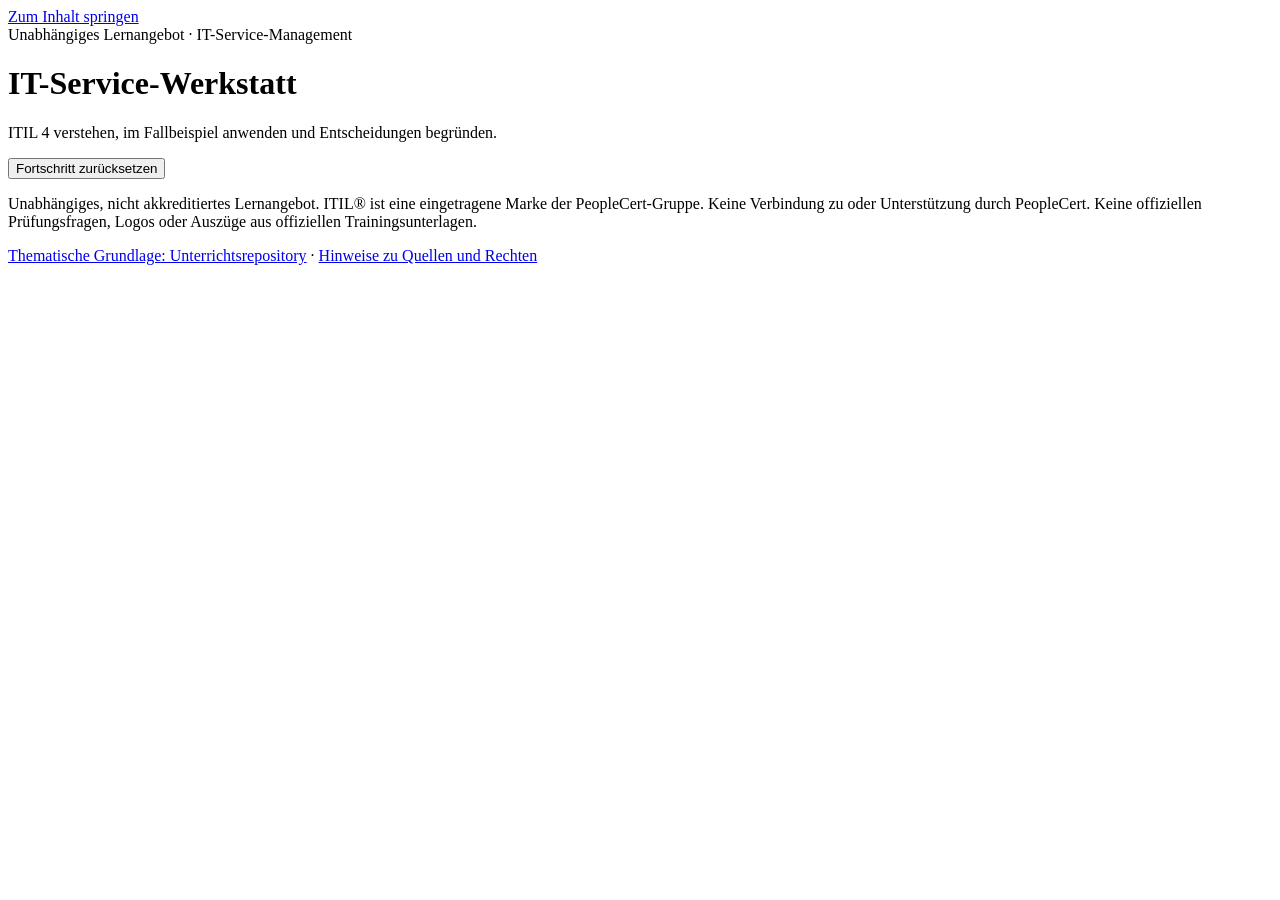
==== lernwerkstatt/index.html @ 99b9ee7e "Add independent interactive IT service learning workshop" ====
<!doctype html>
<html lang="de"><head><meta charset="utf-8"><meta name="viewport" content="width=device-width, initial-scale=1"><meta name="color-scheme" content="light dark"><title>IT-Service-Werkstatt | ITIL 4 verstehen und anwenden</title><link rel="stylesheet" href="style.css"></head>
<body><a class="skip" href="#main">Zum Inhalt springen</a><div class="shell">
<header><div><span class="eyebrow">Unabhängiges Lernangebot · IT-Service-Management</span><h1>IT-Service-Werkstatt</h1><p>ITIL 4 verstehen, im Fallbeispiel anwenden und Entscheidungen begründen.</p></div><button id="reset" class="secondary" type="button">Fortschritt zurücksetzen</button></header>
<nav aria-label="Lernbereiche" id="tabs"></nav><main id="main" tabindex="-1"><section id="content" aria-live="polite"></section></main><footer><p>Unabhängiges, nicht akkreditiertes Lernangebot. ITIL® ist eine eingetragene Marke der PeopleCert-Gruppe. Keine Verbindung zu oder Unterstützung durch PeopleCert. Keine offiziellen Prüfungsfragen, Logos oder Auszüge aus offiziellen Trainingsunterlagen.</p><p><a href="https://github.com/SebastianMeisel/ITIL4">Thematische Grundlage: Unterrichtsrepository</a> · <a href="RECHTE.md">Hinweise zu Quellen und Rechten</a></p></footer></div><script defer src="app.js"></script></body></html>
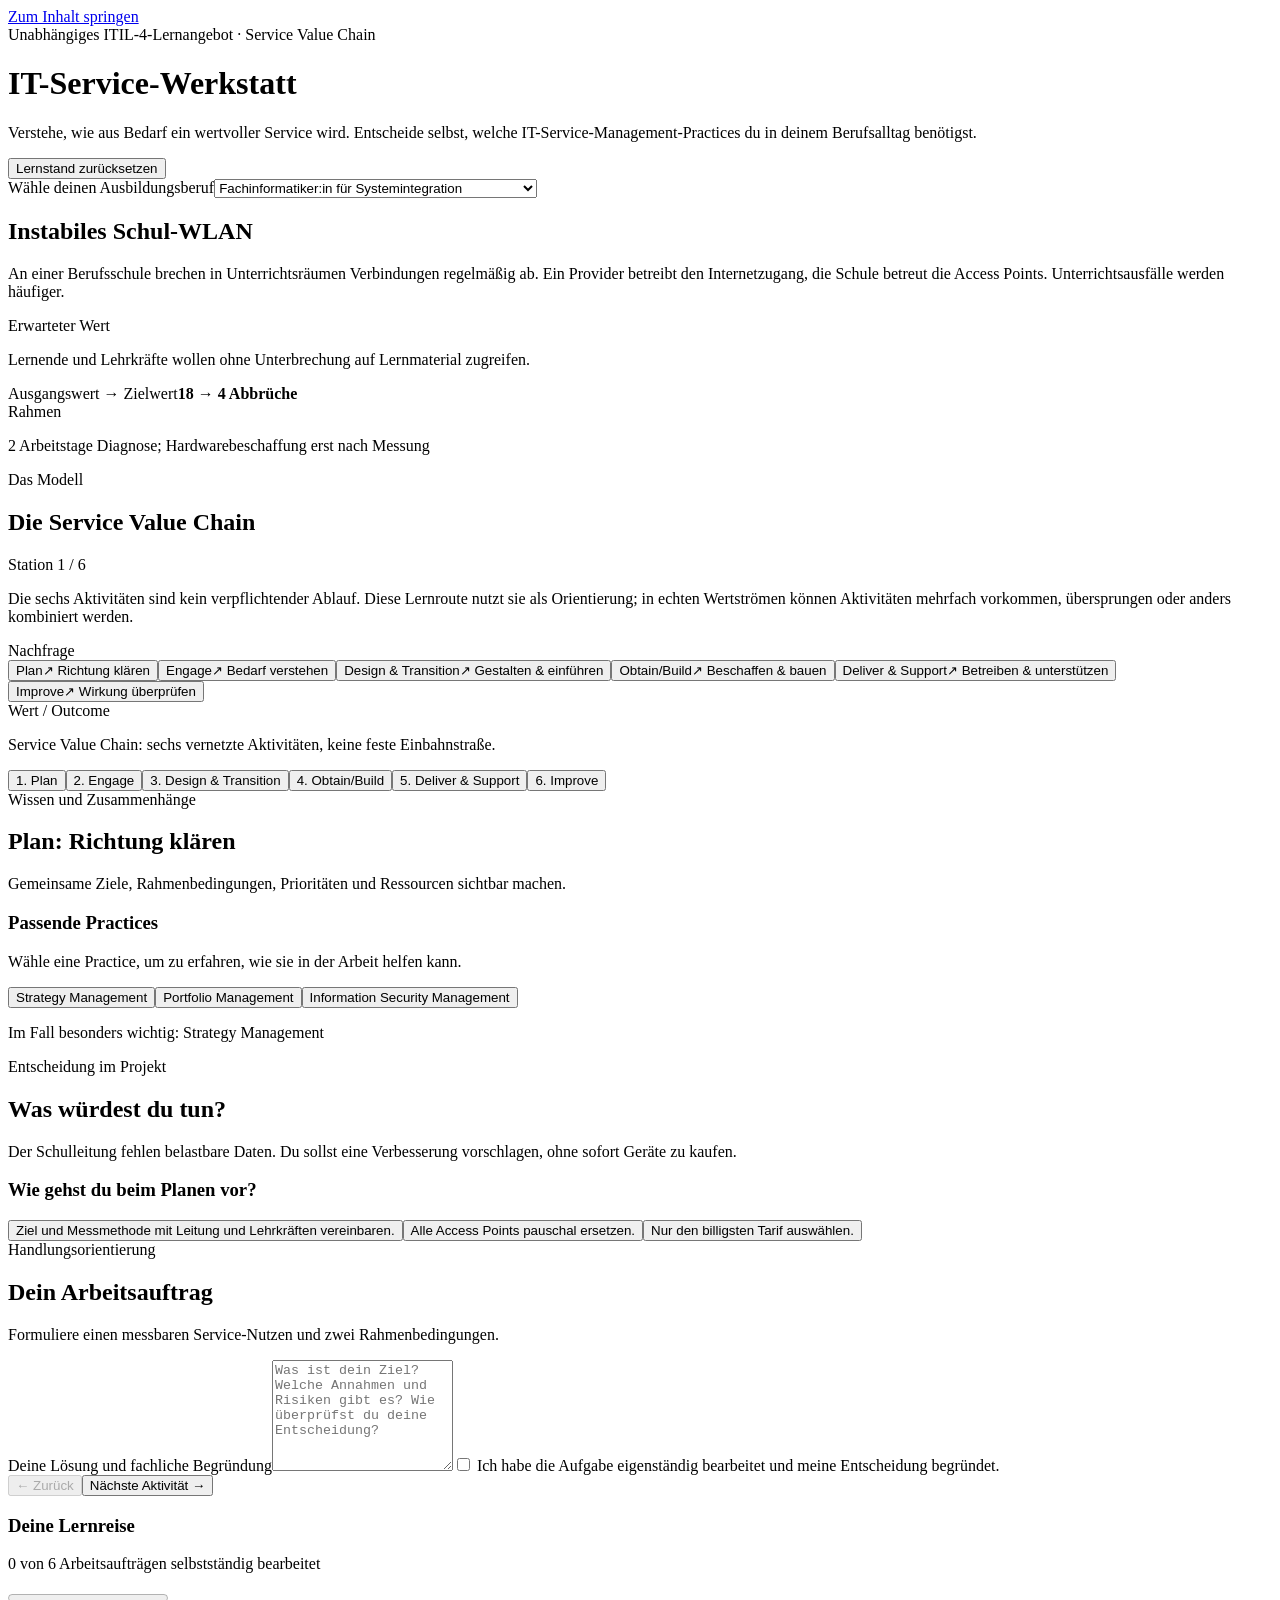
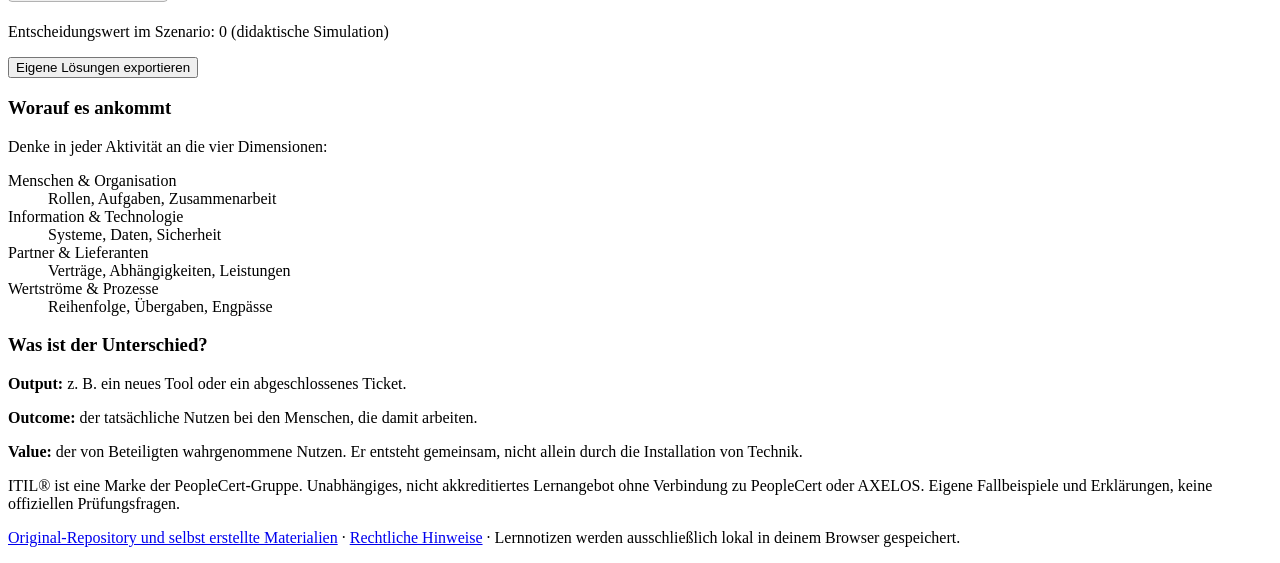
==== commit 69e9556d: "Rework workshop interface and clarify authored-diagram rights" ====
--- a/lernwerkstatt/index.html
+++ b/lernwerkstatt/index.html
@@ -1,5 +1,19 @@
 <!doctype html>
-<html lang="de"><head><meta charset="utf-8"><meta name="viewport" content="width=device-width, initial-scale=1"><meta name="color-scheme" content="light dark"><title>IT-Service-Werkstatt | ITIL 4 verstehen und anwenden</title><link rel="stylesheet" href="style.css"></head>
+<html lang="de"><head><meta charset="utf-8"><meta name="viewport" content="width=device-width, initial-scale=1"><meta name="color-scheme" content="light dark"><title>IT-Service-Werkstatt – Service Value Chain</title><link rel="stylesheet" href="studio.css"></head>
 <body><a class="skip" href="#main">Zum Inhalt springen</a><div class="shell">
-<header><div><span class="eyebrow">Unabhängiges Lernangebot · IT-Service-Management</span><h1>IT-Service-Werkstatt</h1><p>ITIL 4 verstehen, im Fallbeispiel anwenden und Entscheidungen begründen.</p></div><button id="reset" class="secondary" type="button">Fortschritt zurücksetzen</button></header>
-<nav aria-label="Lernbereiche" id="tabs"></nav><main id="main" tabindex="-1"><section id="content" aria-live="polite"></section></main><footer><p>Unabhängiges, nicht akkreditiertes Lernangebot. ITIL® ist eine eingetragene Marke der PeopleCert-Gruppe. Keine Verbindung zu oder Unterstützung durch PeopleCert. Keine offiziellen Prüfungsfragen, Logos oder Auszüge aus offiziellen Trainingsunterlagen.</p><p><a href="https://github.com/SebastianMeisel/ITIL4">Thematische Grundlage: Unterrichtsrepository</a> · <a href="RECHTE.md">Hinweise zu Quellen und Rechten</a></p></footer></div><script defer src="app.js"></script></body></html>+<header><div><span class="eyebrow">Unabhängiges ITIL-4-Lernangebot · Service Value Chain</span><h1>IT-Service-Werkstatt</h1><p class="lead">Verstehe, wie aus Bedarf ein wertvoller Service wird. Entscheide selbst, welche IT-Service-Management-Practices du in deinem Berufsalltag benötigst.</p></div><button type="button" id="reset" class="quiet">Lernstand zurücksetzen</button></header>
+<section class="top-panel" aria-label="Berufsszenario"><div><label for="profession">Wähle deinen Ausbildungsberuf</label><select id="profession"></select><h2 id="scenario-title"></h2><p id="scenario-context"></p></div><div class="stats"><div><span class="meta">Erwarteter Wert</span><p id="consumer"></p></div><div><span class="meta">Ausgangswert → Zielwert</span><strong id="metric"></strong></div><div><span class="meta">Rahmen</span><p id="budget"></p></div></div></section>
+<main id="main" tabindex="-1">
+<section class="panel"><div class="section-title"><div><span class="eyebrow">Das Modell</span><h2>Die Service Value Chain</h2></div><span class="pill" id="step-count"></span></div>
+<p id="intro-note"></p><div id="chain-map" class="map" role="group" aria-label="Interaktive Darstellung der sechs Aktivitäten"></div><div id="stage-nav" class="stage-nav" aria-label="Aktivitäten auswählen"></div></section>
+<div class="layout"><div class="primary">
+<section class="panel"><span class="eyebrow">Wissen und Zusammenhänge</span><h2 id="stage-heading"></h2><p id="explanation"></p><h3>Passende Practices</h3><p>Wähle eine Practice, um zu erfahren, wie sie in der Arbeit helfen kann.</p><div id="practices" class="practice-list"></div><p class="hint" id="featured-practice"></p></section>
+<section class="panel"><span class="eyebrow">Entscheidung im Projekt</span><h2>Was würdest du tun?</h2><p id="situation"></p><h3 id="question"></h3><div id="choices" class="choices" role="group" aria-label="Entscheidungsoptionen"></div><div id="feedback" class="feedback" aria-live="polite" hidden></div></section>
+<section class="panel"><span class="eyebrow">Handlungsorientierung</span><h2>Dein Arbeitsauftrag</h2><p class="assignment" id="assignment"></p><label for="notes">Deine Lösung und fachliche Begründung</label><textarea id="notes" rows="7" placeholder="Was ist dein Ziel? Welche Annahmen und Risiken gibt es? Wie überprüfst du deine Entscheidung?"></textarea><label class="check"><input type="checkbox" id="complete"> Ich habe die Aufgabe eigenständig bearbeitet und meine Entscheidung begründet.</label><div class="actions"><button id="previous" class="quiet" type="button">← Zurück</button><button id="next" type="button">Nächste Aktivität →</button></div></section>
+</div><aside class="secondary-col"><section class="panel"><h3>Deine Lernreise</h3><p id="progress-text"></p><progress id="progress" max="6" value="0" aria-label="Bearbeitete Lernstationen"></progress><p id="total" class="meta"></p><button id="export" type="button" class="quiet">Eigene Lösungen exportieren</button></section>
+<section class="panel"><h3>Worauf es ankommt</h3><div class="dimension-list"><p>Denke in jeder Aktivität an die vier Dimensionen:</p><dl><dt>Menschen & Organisation</dt><dd>Rollen, Aufgaben, Zusammenarbeit</dd><dt>Information & Technologie</dt><dd>Systeme, Daten, Sicherheit</dd><dt>Partner & Lieferanten</dt><dd>Verträge, Abhängigkeiten, Leistungen</dd><dt>Wertströme & Prozesse</dt><dd>Reihenfolge, Übergaben, Engpässe</dd></dl></div></section><section class="panel"><h3>Was ist der Unterschied?</h3><p><strong>Output:</strong> z. B. ein neues Tool oder ein abgeschlossenes Ticket.</p><p><strong>Outcome:</strong> der tatsächliche Nutzen bei den Menschen, die damit arbeiten.</p><p><strong>Value:</strong> der von Beteiligten wahrgenommene Nutzen. Er entsteht gemeinsam, nicht allein durch die Installation von Technik.</p></section></aside></div>
+<section id="summary" class="panel" hidden><h2>Dein Entscheidungspapier</h2><p>Vergleiche deine Entscheidungen und Begründungen. Prüfe, ob sie den erhofften Nutzen für die Beteiligten unterstützen. Die Simulation ist keine offizielle Prüfung.</p><div id="summary-content"></div><button id="summary-close" type="button">Auswertung schließen</button></section>
+</main>
+<footer><p>ITIL® ist eine Marke der PeopleCert-Gruppe. Unabhängiges, nicht akkreditiertes Lernangebot ohne Verbindung zu PeopleCert oder AXELOS. Eigene Fallbeispiele und Erklärungen, keine offiziellen Prüfungsfragen.</p><p><a href="https://github.com/SebastianMeisel/ITIL4">Original-Repository und selbst erstellte Materialien</a> · <a href="RECHTE.md">Rechtliche Hinweise</a> · Lernnotizen werden ausschließlich lokal in deinem Browser gespeichert.</p></footer></div>
+<dialog id="practice-dialog" aria-labelledby="practice-name"><h2 id="practice-name"></h2><p id="practice-text"></p><p id="practice-chain" class="hint"></p><button id="practice-close" type="button">Schließen</button></dialog>
+<script src="studio.js" defer></script></body></html>
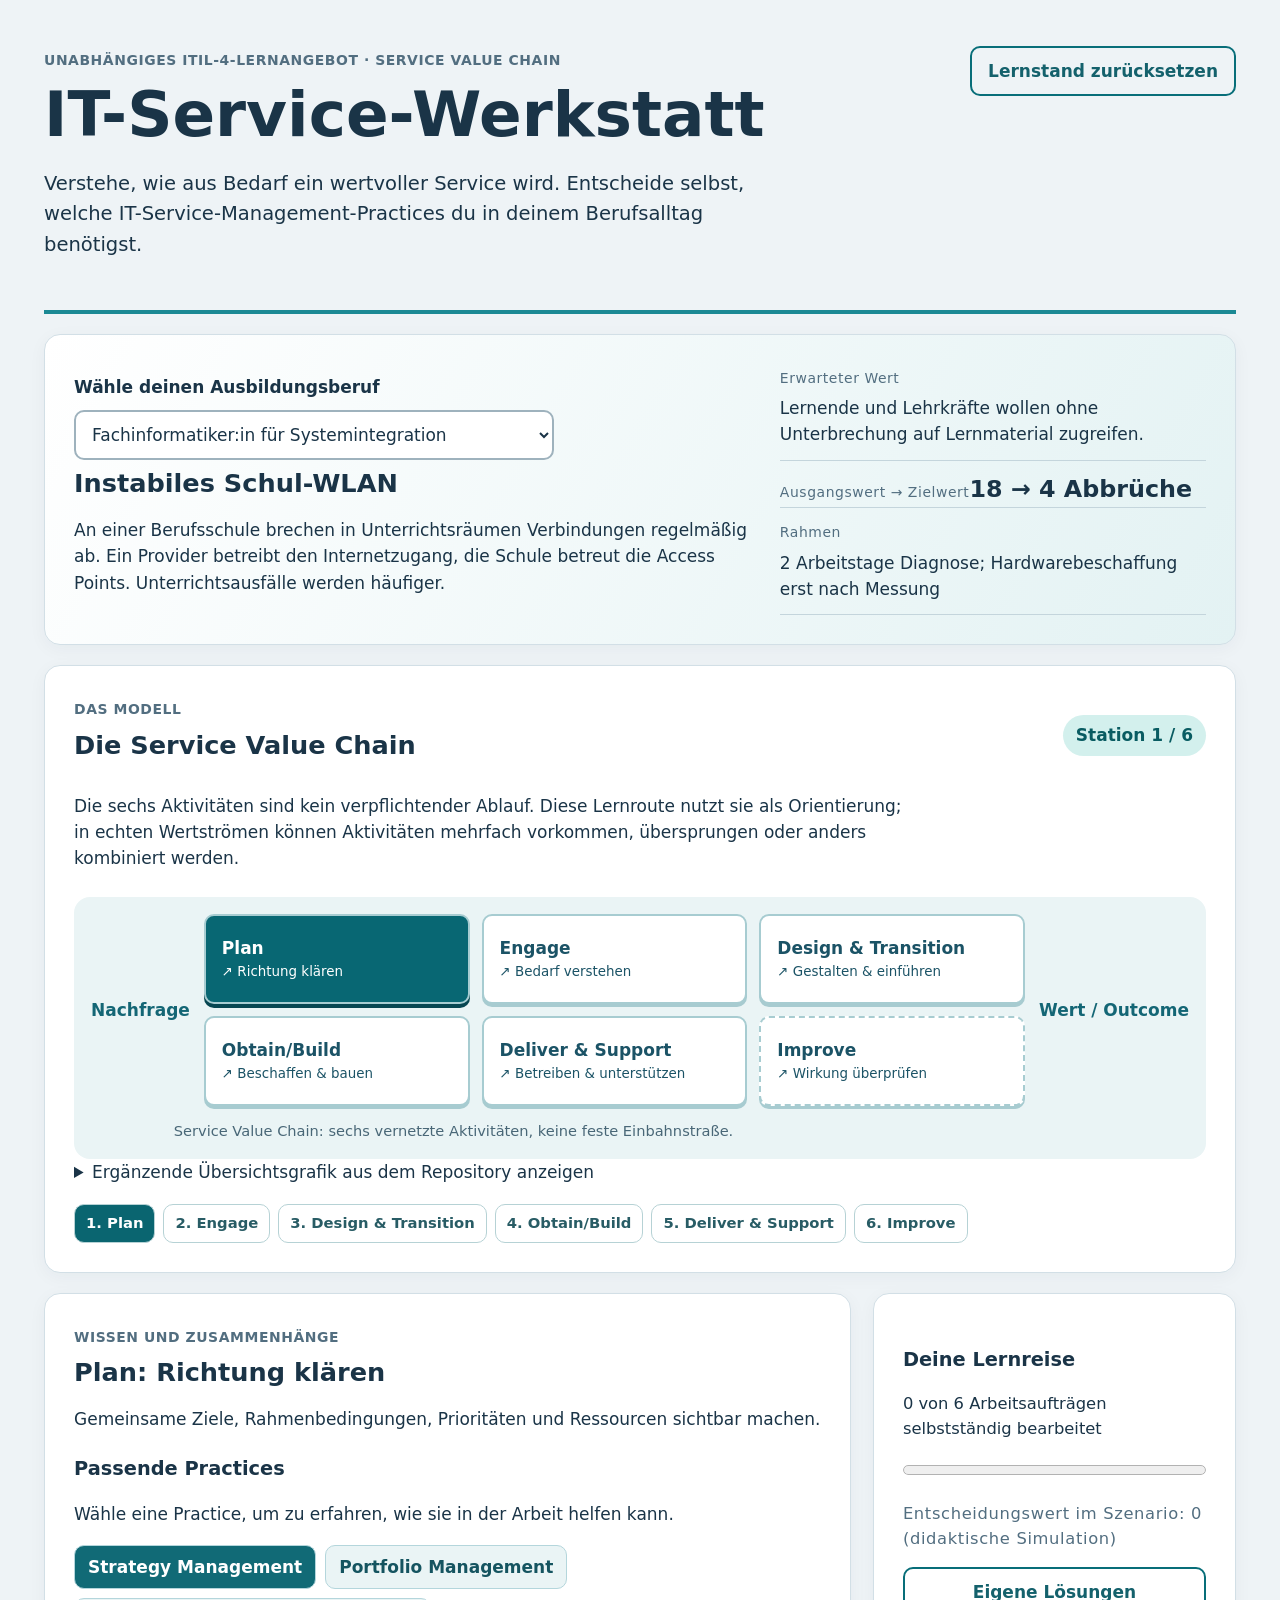
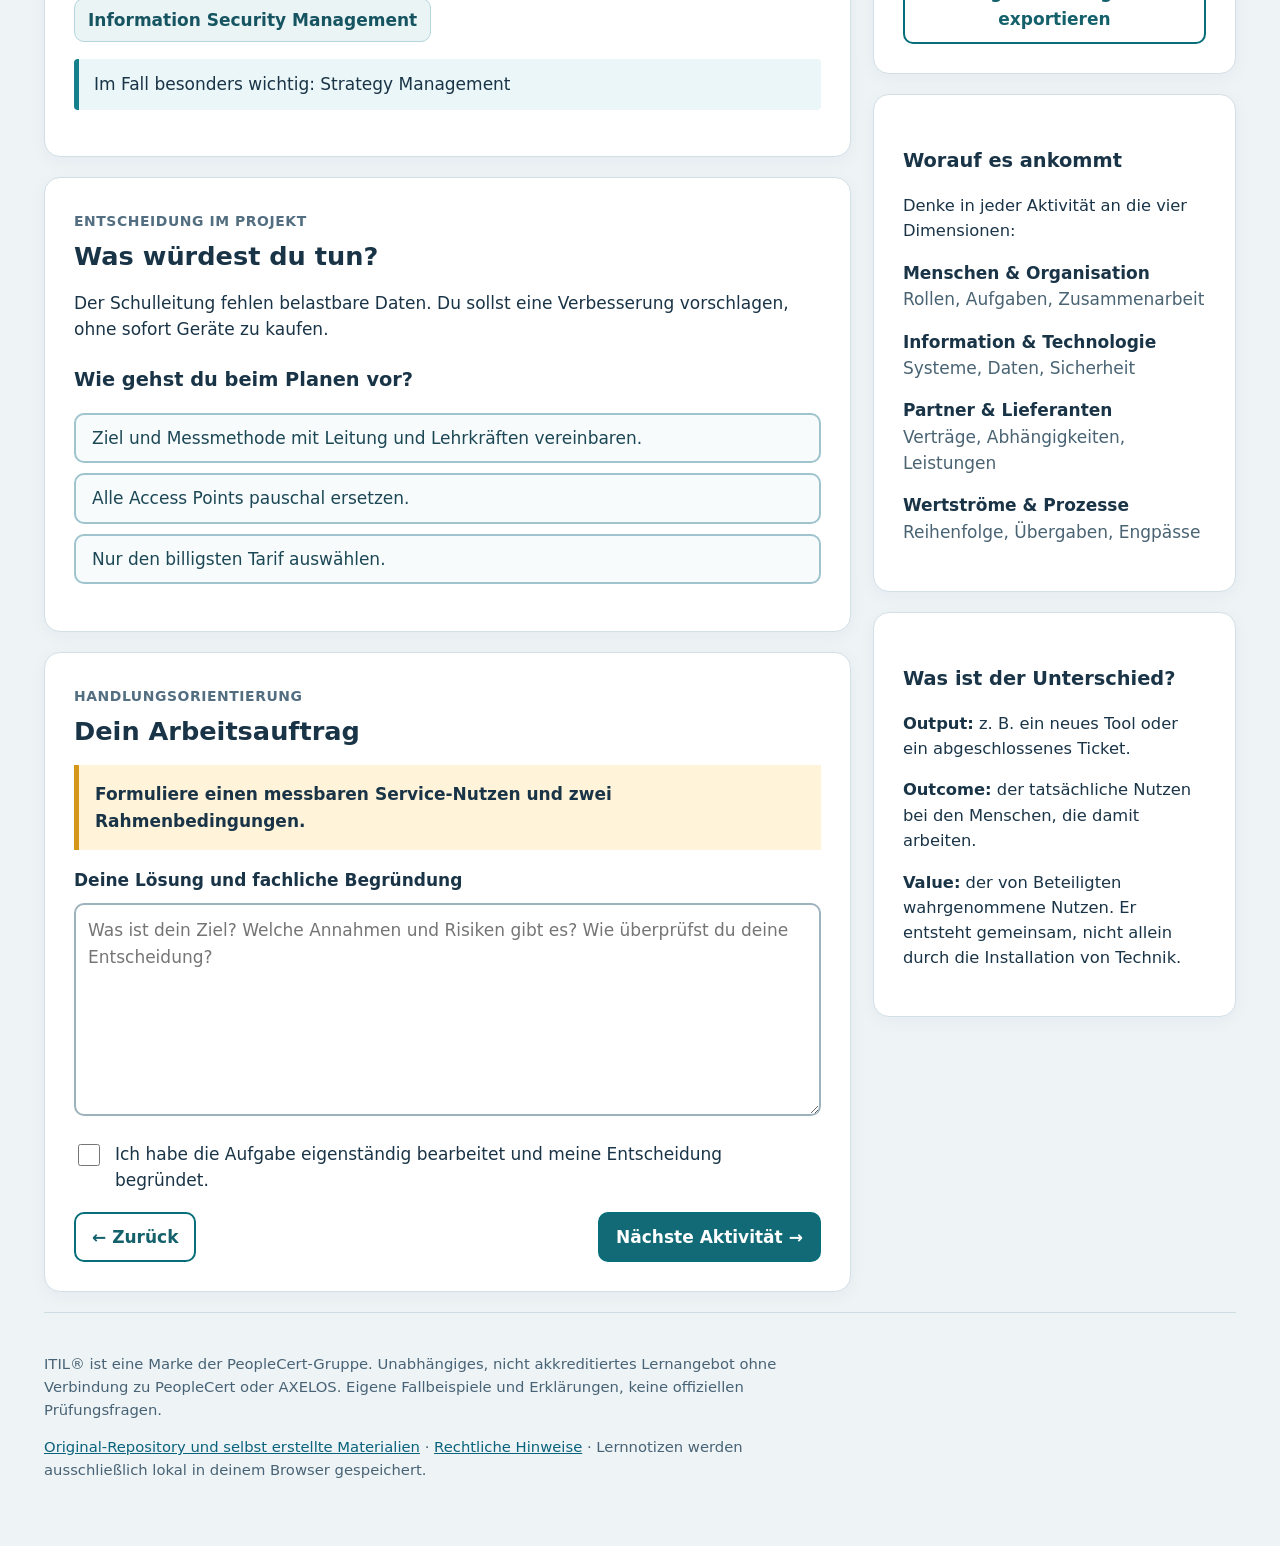
==== commit c0880112: "Include author's existing overview illustration as optional learning reference" ====
--- a/lernwerkstatt/index.html
+++ b/lernwerkstatt/index.html
@@ -5,7 +5,7 @@
 <section class="top-panel" aria-label="Berufsszenario"><div><label for="profession">Wähle deinen Ausbildungsberuf</label><select id="profession"></select><h2 id="scenario-title"></h2><p id="scenario-context"></p></div><div class="stats"><div><span class="meta">Erwarteter Wert</span><p id="consumer"></p></div><div><span class="meta">Ausgangswert → Zielwert</span><strong id="metric"></strong></div><div><span class="meta">Rahmen</span><p id="budget"></p></div></div></section>
 <main id="main" tabindex="-1">
 <section class="panel"><div class="section-title"><div><span class="eyebrow">Das Modell</span><h2>Die Service Value Chain</h2></div><span class="pill" id="step-count"></span></div>
-<p id="intro-note"></p><div id="chain-map" class="map" role="group" aria-label="Interaktive Darstellung der sechs Aktivitäten"></div><div id="stage-nav" class="stage-nav" aria-label="Aktivitäten auswählen"></div></section>
+<p id="intro-note"></p><div id="chain-map" class="map" role="group" aria-label="Interaktive Darstellung der sechs Aktivitäten"></div><details class="source-figure"><summary>Ergänzende Übersichtsgrafik aus dem Repository anzeigen</summary><figure><img src="../ITIL_Überblick_simple.png" alt="Vom Repository-Inhaber selbst erstellte grafische Übersicht zentraler ITIL-4-Bausteine. Die interaktive Darstellung oben erklärt die Aktivitäten einzeln." loading="lazy"><figcaption>Selbst erstelltes Originalmaterial aus dem Repository; ergänzende Übersicht zur interaktiven Lernkarte.</figcaption></figure></details><div id="stage-nav" class="stage-nav" aria-label="Aktivitäten auswählen"></div></section>
 <div class="layout"><div class="primary">
 <section class="panel"><span class="eyebrow">Wissen und Zusammenhänge</span><h2 id="stage-heading"></h2><p id="explanation"></p><h3>Passende Practices</h3><p>Wähle eine Practice, um zu erfahren, wie sie in der Arbeit helfen kann.</p><div id="practices" class="practice-list"></div><p class="hint" id="featured-practice"></p></section>
 <section class="panel"><span class="eyebrow">Entscheidung im Projekt</span><h2>Was würdest du tun?</h2><p id="situation"></p><h3 id="question"></h3><div id="choices" class="choices" role="group" aria-label="Entscheidungsoptionen"></div><div id="feedback" class="feedback" aria-live="polite" hidden></div></section>
--- a/lernwerkstatt/studio.css
+++ b/lernwerkstatt/studio.css
@@ -0,0 +1 @@
+:root{font:17px/1.55 system-ui,-apple-system,"Segoe UI",sans-serif;color:#1a3447;background:#eef3f6;font-synthesis:none}*{box-sizing:border-box}body{margin:0}button,select,textarea{font:inherit}button,select{cursor:pointer}button{border:2px solid #086e79;border-radius:10px;background:#116a76;color:white;padding:10px 16px;font-weight:650}button:hover{filter:brightness(.95)}button:focus-visible,select:focus-visible,textarea:focus-visible,a:focus-visible{outline:4px solid #eaa22e;outline-offset:3px}.quiet{background:transparent;color:#14616c}.skip{position:absolute;left:-9999px}.skip:focus{left:12px;top:12px;z-index:100;background:#fff;padding:12px}.shell{max-width:1240px;margin:auto;padding:24px}header{display:flex;justify-content:space-between;align-items:start;gap:22px;padding:22px 0 30px;border-bottom:4px solid #1b8994}h1{font-size:clamp(2.3rem,5vw,3.7rem);line-height:1.1;margin:8px 0}h2{font-size:clamp(1.35rem,2vw,1.85rem);line-height:1.25;margin:8px 0 14px}h3{font-size:1.14rem;margin:22px 0 12px}p{max-width:78ch}.lead{max-width:760px;font-size:1.15rem}.eyebrow,.meta{font-size:.82rem;letter-spacing:.04em;color:#526e80}.eyebrow{text-transform:uppercase;font-weight:750}label{display:block;font-weight:700;margin:10px 0}select,textarea{width:100%;border:2px solid #9eb2bd;border-radius:10px;background:#fff;color:#1a3447;padding:12px}select{max-width:480px}.top-panel,.panel{background:#fff;border:1px solid #d2dfe6;border-radius:16px;padding:clamp(18px,3vw,29px);margin:20px 0;box-shadow:0 4px 18px #182f450b}.top-panel{display:grid;grid-template-columns:1.6fr 1fr;gap:24px;background:linear-gradient(120deg,#fff,#e3f2f3)}.stats{display:grid;gap:10px}.stats>div{border-bottom:1px solid #c4d5dc}.stats p{margin:5px 0 12px}.stats strong{font-size:1.4rem}.section-title{display:flex;justify-content:space-between;align-items:center;gap:15px}.pill{background:#d3f0ed;padding:7px 13px;border-radius:30px;color:#095c62;font-weight:700;white-space:nowrap}.map{display:flex;align-items:center;gap:14px;flex-wrap:wrap;margin-top:25px;padding:17px;background:#eaf4f5;border-radius:16px}.edge{font-weight:800;color:#146675}.chain-grid{display:grid;grid-template-columns:repeat(3,minmax(135px,1fr));gap:12px;flex:1;min-width:65%}.chain-node{background:white;color:#1b5366;border:2px solid #a7ccd1;min-height:90px;text-align:left;box-shadow:0 3px #a7cbd0}.chain-node span{display:block;font-size:.79rem;font-weight:450}.chain-node.active{background:#086773;color:#fff;box-shadow:0 4px #074651}.chain-node[data-id="improve"]{border-style:dashed}.map-caption{width:100%;text-align:center;color:#496777;font-size:.86rem;margin:0}.stage-nav{display:flex;flex-wrap:wrap;gap:8px;margin-top:18px}.chain-step{background:transparent;color:#285c65;border:1px solid #b6d2d5;font-size:.87rem;padding:7px 11px}.chain-step[aria-current]{background:#0a6570;color:white}.chain-step.answered:not([aria-current]){border-color:#0f8b77;background:#e9f8f4;color:#135949}.layout{display:grid;grid-template-columns:minmax(0,2fr) minmax(275px,.9fr);gap:22px}.layout .panel{margin-top:0}.practice-list{display:flex;flex-wrap:wrap;gap:9px}.practice{background:#eaf4f5;color:#155460;border:1px solid #b4d6dc;font-weight:550;padding:8px 13px}.focus-practice{background:#116a76;color:#fff}.hint{padding:12px 15px;background:#eaf6f7;border-left:5px solid #13808c;border-radius:4px}.assignment{padding:16px;background:#fff3d9;border-left:5px solid #d49719;font-weight:650}.choices{display:grid;gap:10px;margin:18px 0}.answer{background:#f7fbfc;color:#1c4755;text-align:left;border:2px solid #9fc4ce;font-weight:500}.answer[aria-pressed=true]{background:#d4f2ef;border-color:#09736e}.feedback{background:#e7f1fc;border-left:4px solid #327eae;padding:14px;border-radius:6px}.feedback[hidden],#summary[hidden]{display:none}.check{display:flex;gap:12px;align-items:start;font-weight:500;margin:18px 0}.check input{min-width:22px;height:22px}.actions{display:flex;justify-content:space-between;gap:16px;flex-wrap:wrap}progress{width:100%;height:20px;accent-color:#087d83}dl dt{font-weight:750;margin-top:16px}dl dd{margin-left:0;color:#496373}.secondary-col p{font-size:.96rem}.summary-item{border-top:1px solid #cadae1;padding:10px 0}.summary-item h4{margin:7px 0}footer{padding:25px 0;color:#486375;font-size:.87rem;border-top:1px solid #ccdce3}a{color:#0a637c}dialog{max-width:min(92vw,640px);border:1px solid #acd3d4;border-radius:15px;padding:30px;box-shadow:0 10px 60px #0004;color:inherit;background:#fff}dialog::backdrop{background:#102e4388}@media(max-width:850px){.top-panel,.layout{grid-template-columns:1fr}.chain-grid{min-width:100%;grid-template-columns:repeat(2,minmax(125px,1fr))}.edge{width:100%;text-align:center}}@media(max-width:530px){.shell{padding:12px}.chain-grid{grid-template-columns:1fr 1fr}.chain-node{min-height:80px;font-size:.9rem}.stage-nav button{flex:1}.section-title{align-items:start;flex-direction:column}.actions button{flex:1}}@media(prefers-color-scheme:dark){:root{background:#102332;color:#ecf5f6}.top-panel,.panel,dialog{background:#1b3241;color:#e7f1f4;border-color:#35586b}.top-panel{background:linear-gradient(120deg,#1b3241,#20474c)}.eyebrow,.meta,.map-caption,dl dd,footer{color:#c4d5de}select,textarea,.chain-node{background:#223f4b;color:#f4f9fa;border-color:#56838a}.map{background:#133b47}.practice,.answer,.chain-step{background:#234c58;color:#e8f5f7;border-color:#567b88}.hint,.feedback{background:#204855}.assignment{background:#544321}.quiet{color:#a5e0e7}.pill{background:#18565a;color:#e1f7f2}.chain-node.active,.answer[aria-pressed=true]{background:#0d7377;color:white}.chain-step.answered:not([aria-current]){background:#22554c;color:#dcf7ef}.stats>div,.summary-item{border-color:#436273}a{color:#9edee8}}
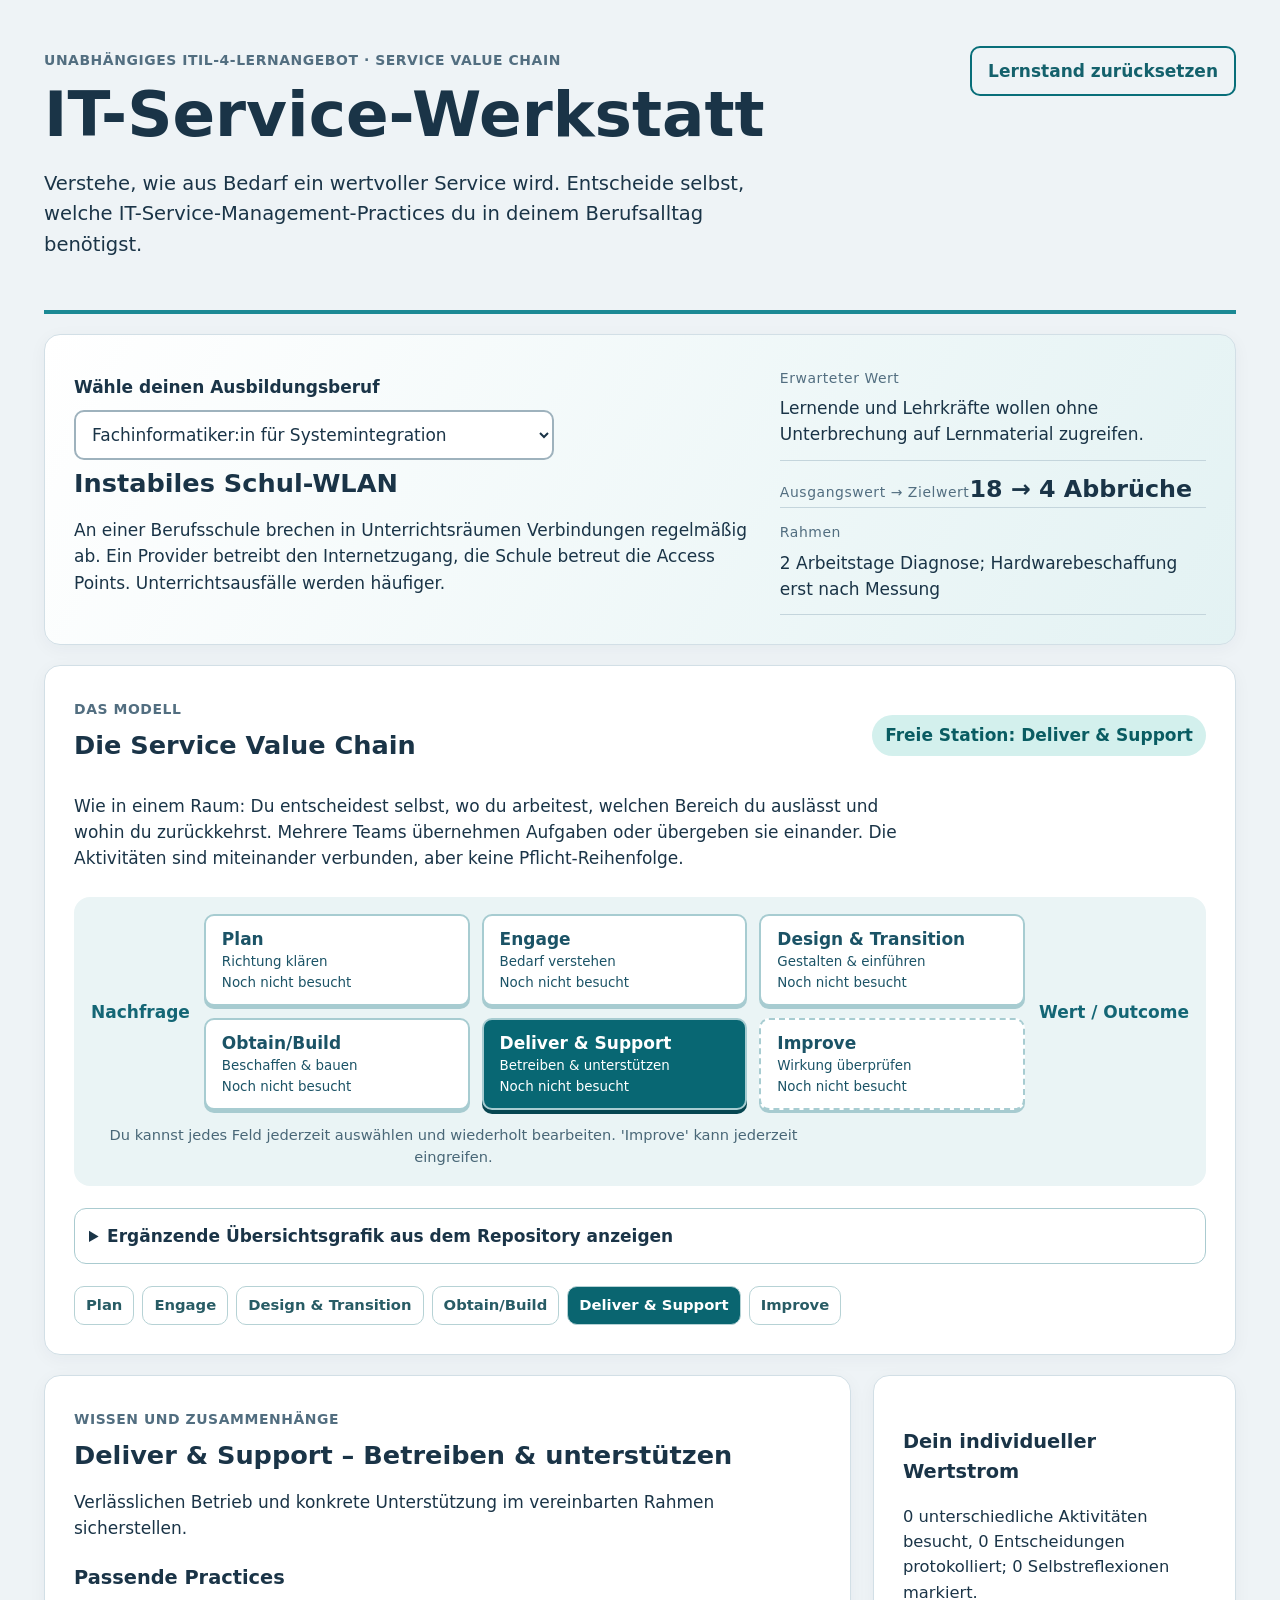
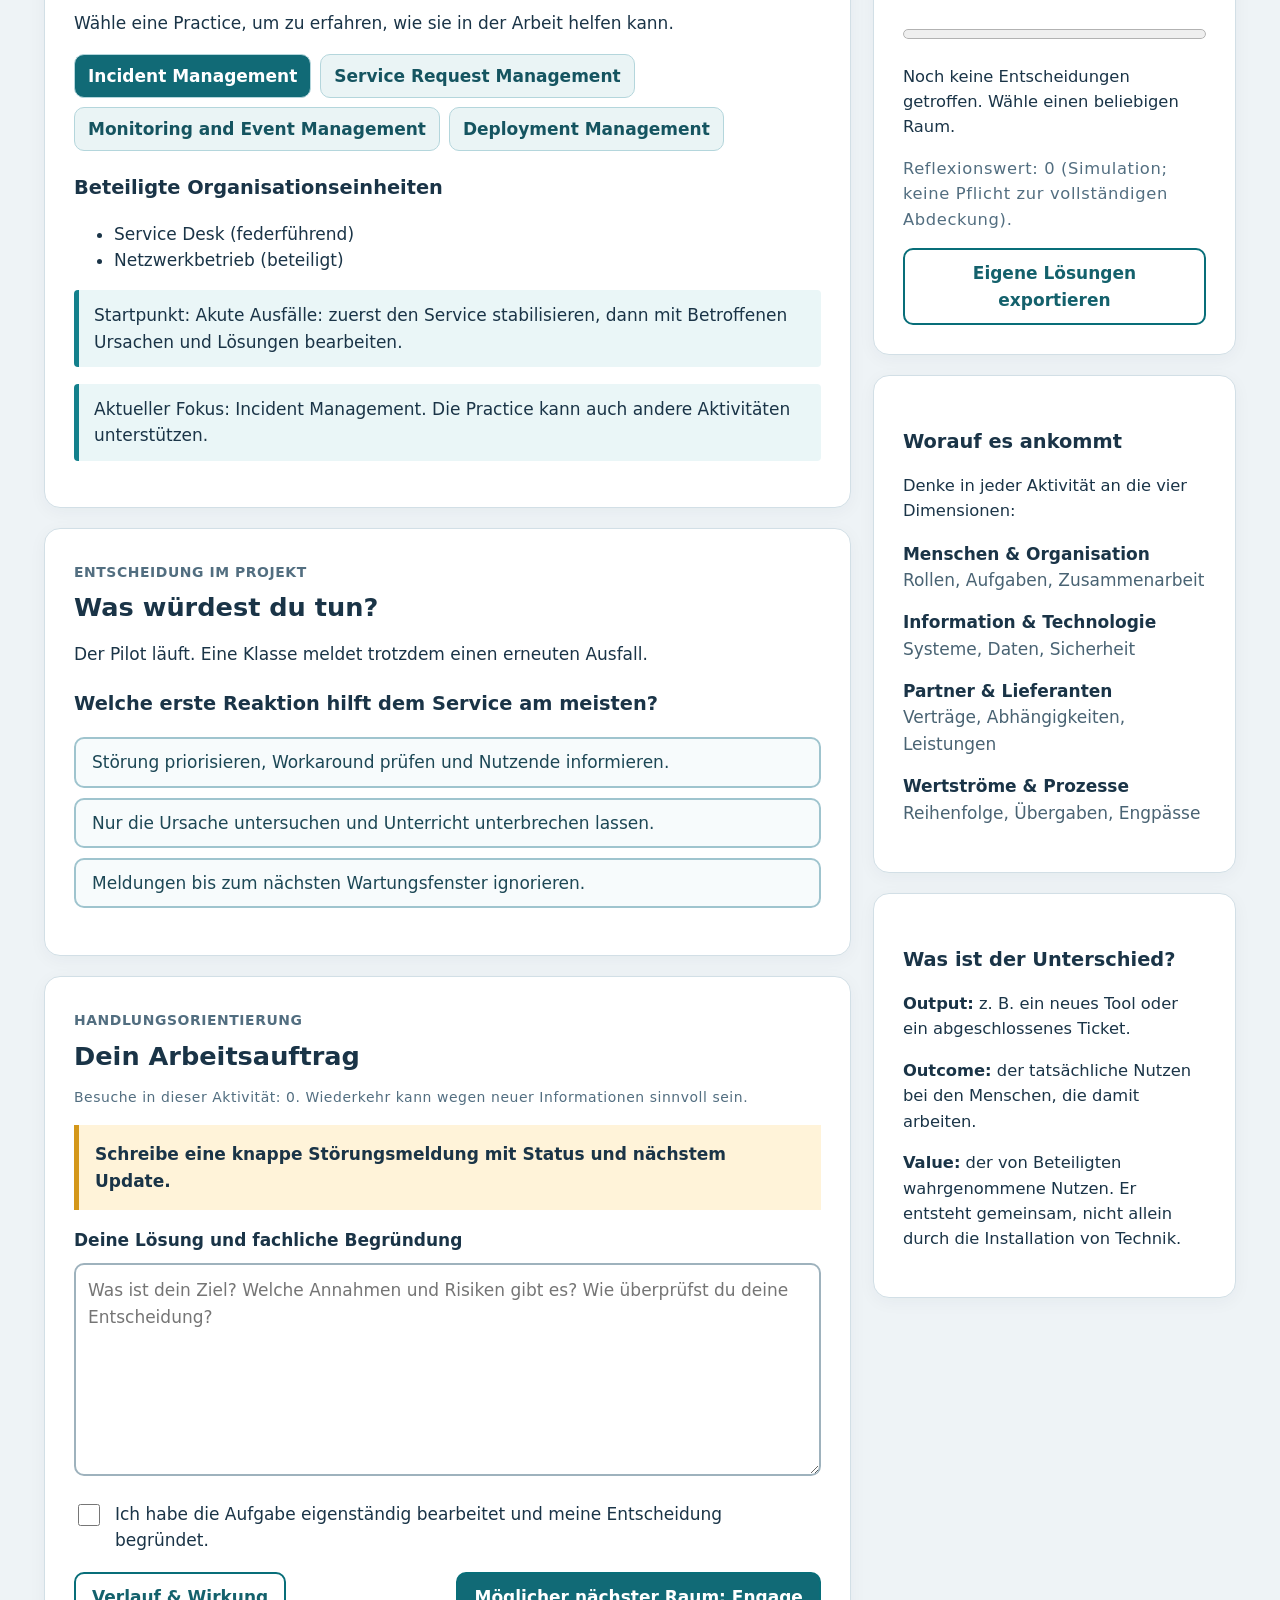
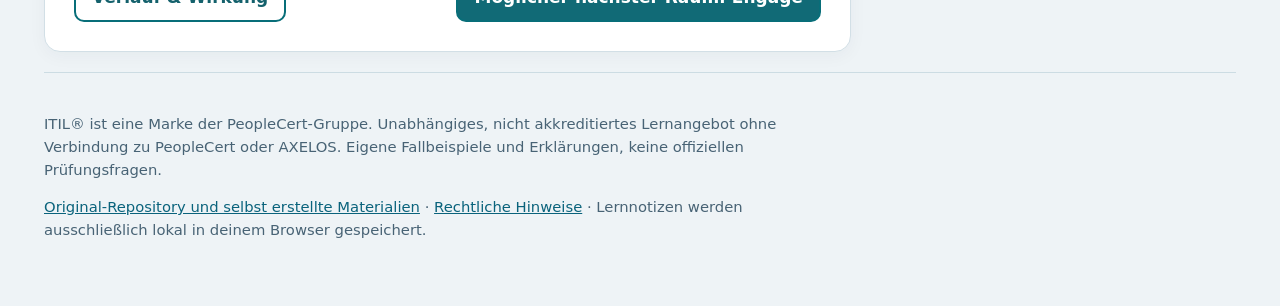
==== commit 4f6619ee: "Show unit responsibilities, handoffs and path history in the learning interface" ====
--- a/lernwerkstatt/index.html
+++ b/lernwerkstatt/index.html
@@ -7,12 +7,12 @@
 <section class="panel"><div class="section-title"><div><span class="eyebrow">Das Modell</span><h2>Die Service Value Chain</h2></div><span class="pill" id="step-count"></span></div>
 <p id="intro-note"></p><div id="chain-map" class="map" role="group" aria-label="Interaktive Darstellung der sechs Aktivitäten"></div><details class="source-figure"><summary>Ergänzende Übersichtsgrafik aus dem Repository anzeigen</summary><figure><img src="../ITIL_Überblick_simple.png" alt="Vom Repository-Inhaber selbst erstellte grafische Übersicht zentraler ITIL-4-Bausteine. Die interaktive Darstellung oben erklärt die Aktivitäten einzeln." loading="lazy"><figcaption>Selbst erstelltes Originalmaterial aus dem Repository; ergänzende Übersicht zur interaktiven Lernkarte.</figcaption></figure></details><div id="stage-nav" class="stage-nav" aria-label="Aktivitäten auswählen"></div></section>
 <div class="layout"><div class="primary">
-<section class="panel"><span class="eyebrow">Wissen und Zusammenhänge</span><h2 id="stage-heading"></h2><p id="explanation"></p><h3>Passende Practices</h3><p>Wähle eine Practice, um zu erfahren, wie sie in der Arbeit helfen kann.</p><div id="practices" class="practice-list"></div><p class="hint" id="featured-practice"></p></section>
+<section class="panel"><span class="eyebrow">Wissen und Zusammenhänge</span><h2 id="stage-heading"></h2><p id="explanation"></p><h3>Passende Practices</h3><p>Wähle eine Practice, um zu erfahren, wie sie in der Arbeit helfen kann.</p><div id="practices" class="practice-list"></div><section class="unit-panel" aria-labelledby="unit-title"><h3 id="unit-title">Beteiligte Organisationseinheiten</h3><ul id="unit-list"></ul><p id="handoff" class="hint" aria-live="polite"></p></section><p class="hint" id="featured-practice"></p></section>
 <section class="panel"><span class="eyebrow">Entscheidung im Projekt</span><h2>Was würdest du tun?</h2><p id="situation"></p><h3 id="question"></h3><div id="choices" class="choices" role="group" aria-label="Entscheidungsoptionen"></div><div id="feedback" class="feedback" aria-live="polite" hidden></div></section>
-<section class="panel"><span class="eyebrow">Handlungsorientierung</span><h2>Dein Arbeitsauftrag</h2><p class="assignment" id="assignment"></p><label for="notes">Deine Lösung und fachliche Begründung</label><textarea id="notes" rows="7" placeholder="Was ist dein Ziel? Welche Annahmen und Risiken gibt es? Wie überprüfst du deine Entscheidung?"></textarea><label class="check"><input type="checkbox" id="complete"> Ich habe die Aufgabe eigenständig bearbeitet und meine Entscheidung begründet.</label><div class="actions"><button id="previous" class="quiet" type="button">← Zurück</button><button id="next" type="button">Nächste Aktivität →</button></div></section>
-</div><aside class="secondary-col"><section class="panel"><h3>Deine Lernreise</h3><p id="progress-text"></p><progress id="progress" max="6" value="0" aria-label="Bearbeitete Lernstationen"></progress><p id="total" class="meta"></p><button id="export" type="button" class="quiet">Eigene Lösungen exportieren</button></section>
+<section class="panel"><span class="eyebrow">Handlungsorientierung</span><h2>Dein Arbeitsauftrag</h2><p id="visit-count" class="meta"></p><p class="assignment" id="assignment"></p><label for="notes">Deine Lösung und fachliche Begründung</label><textarea id="notes" rows="7" placeholder="Was ist dein Ziel? Welche Annahmen und Risiken gibt es? Wie überprüfst du deine Entscheidung?"></textarea><label class="check"><input type="checkbox" id="complete"> Ich habe die Aufgabe eigenständig bearbeitet und meine Entscheidung begründet.</label><div class="actions"><button id="previous" class="quiet" type="button">Verlauf & Wirkung</button><button id="next" type="button">Empfohlene nächste Aktivität</button></div></section>
+</div><aside class="secondary-col"><section class="panel"><h3>Dein individueller Wertstrom</h3><p id="progress-text"></p><progress id="progress" max="6" value="0" aria-label="Unterschiedliche besuchte Aktivitäten"></progress><div id="history" aria-live="polite"></div><p id="total" class="meta"></p><button id="export" type="button" class="quiet">Eigene Lösungen exportieren</button></section>
 <section class="panel"><h3>Worauf es ankommt</h3><div class="dimension-list"><p>Denke in jeder Aktivität an die vier Dimensionen:</p><dl><dt>Menschen & Organisation</dt><dd>Rollen, Aufgaben, Zusammenarbeit</dd><dt>Information & Technologie</dt><dd>Systeme, Daten, Sicherheit</dd><dt>Partner & Lieferanten</dt><dd>Verträge, Abhängigkeiten, Leistungen</dd><dt>Wertströme & Prozesse</dt><dd>Reihenfolge, Übergaben, Engpässe</dd></dl></div></section><section class="panel"><h3>Was ist der Unterschied?</h3><p><strong>Output:</strong> z. B. ein neues Tool oder ein abgeschlossenes Ticket.</p><p><strong>Outcome:</strong> der tatsächliche Nutzen bei den Menschen, die damit arbeiten.</p><p><strong>Value:</strong> der von Beteiligten wahrgenommene Nutzen. Er entsteht gemeinsam, nicht allein durch die Installation von Technik.</p></section></aside></div>
-<section id="summary" class="panel" hidden><h2>Dein Entscheidungspapier</h2><p>Vergleiche deine Entscheidungen und Begründungen. Prüfe, ob sie den erhofften Nutzen für die Beteiligten unterstützen. Die Simulation ist keine offizielle Prüfung.</p><div id="summary-content"></div><button id="summary-close" type="button">Auswertung schließen</button></section>
+<section id="summary" class="panel" hidden><h2>Dein Entscheidungspapier</h2><p>Untersuche deinen tatsächlich gewählten Weg und die Übergaben zwischen Teams. Nicht jede Aktivität muss besucht werden; Wiederholungen sind möglich. Die Simulation ist keine offizielle Prüfung.</p><div id="summary-content"></div><button id="summary-close" type="button">Auswertung schließen</button></section>
 </main>
 <footer><p>ITIL® ist eine Marke der PeopleCert-Gruppe. Unabhängiges, nicht akkreditiertes Lernangebot ohne Verbindung zu PeopleCert oder AXELOS. Eigene Fallbeispiele und Erklärungen, keine offiziellen Prüfungsfragen.</p><p><a href="https://github.com/SebastianMeisel/ITIL4">Original-Repository und selbst erstellte Materialien</a> · <a href="RECHTE.md">Rechtliche Hinweise</a> · Lernnotizen werden ausschließlich lokal in deinem Browser gespeichert.</p></footer></div>
 <dialog id="practice-dialog" aria-labelledby="practice-name"><h2 id="practice-name"></h2><p id="practice-text"></p><p id="practice-chain" class="hint"></p><button id="practice-close" type="button">Schließen</button></dialog>
--- a/lernwerkstatt/studio.css
+++ b/lernwerkstatt/studio.css
@@ -1 +1,6 @@
-:root{font:17px/1.55 system-ui,-apple-system,"Segoe UI",sans-serif;color:#1a3447;background:#eef3f6;font-synthesis:none}*{box-sizing:border-box}body{margin:0}button,select,textarea{font:inherit}button,select{cursor:pointer}button{border:2px solid #086e79;border-radius:10px;background:#116a76;color:white;padding:10px 16px;font-weight:650}button:hover{filter:brightness(.95)}button:focus-visible,select:focus-visible,textarea:focus-visible,a:focus-visible{outline:4px solid #eaa22e;outline-offset:3px}.quiet{background:transparent;color:#14616c}.skip{position:absolute;left:-9999px}.skip:focus{left:12px;top:12px;z-index:100;background:#fff;padding:12px}.shell{max-width:1240px;margin:auto;padding:24px}header{display:flex;justify-content:space-between;align-items:start;gap:22px;padding:22px 0 30px;border-bottom:4px solid #1b8994}h1{font-size:clamp(2.3rem,5vw,3.7rem);line-height:1.1;margin:8px 0}h2{font-size:clamp(1.35rem,2vw,1.85rem);line-height:1.25;margin:8px 0 14px}h3{font-size:1.14rem;margin:22px 0 12px}p{max-width:78ch}.lead{max-width:760px;font-size:1.15rem}.eyebrow,.meta{font-size:.82rem;letter-spacing:.04em;color:#526e80}.eyebrow{text-transform:uppercase;font-weight:750}label{display:block;font-weight:700;margin:10px 0}select,textarea{width:100%;border:2px solid #9eb2bd;border-radius:10px;background:#fff;color:#1a3447;padding:12px}select{max-width:480px}.top-panel,.panel{background:#fff;border:1px solid #d2dfe6;border-radius:16px;padding:clamp(18px,3vw,29px);margin:20px 0;box-shadow:0 4px 18px #182f450b}.top-panel{display:grid;grid-template-columns:1.6fr 1fr;gap:24px;background:linear-gradient(120deg,#fff,#e3f2f3)}.stats{display:grid;gap:10px}.stats>div{border-bottom:1px solid #c4d5dc}.stats p{margin:5px 0 12px}.stats strong{font-size:1.4rem}.section-title{display:flex;justify-content:space-between;align-items:center;gap:15px}.pill{background:#d3f0ed;padding:7px 13px;border-radius:30px;color:#095c62;font-weight:700;white-space:nowrap}.map{display:flex;align-items:center;gap:14px;flex-wrap:wrap;margin-top:25px;padding:17px;background:#eaf4f5;border-radius:16px}.edge{font-weight:800;color:#146675}.chain-grid{display:grid;grid-template-columns:repeat(3,minmax(135px,1fr));gap:12px;flex:1;min-width:65%}.chain-node{background:white;color:#1b5366;border:2px solid #a7ccd1;min-height:90px;text-align:left;box-shadow:0 3px #a7cbd0}.chain-node span{display:block;font-size:.79rem;font-weight:450}.chain-node.active{background:#086773;color:#fff;box-shadow:0 4px #074651}.chain-node[data-id="improve"]{border-style:dashed}.map-caption{width:100%;text-align:center;color:#496777;font-size:.86rem;margin:0}.stage-nav{display:flex;flex-wrap:wrap;gap:8px;margin-top:18px}.chain-step{background:transparent;color:#285c65;border:1px solid #b6d2d5;font-size:.87rem;padding:7px 11px}.chain-step[aria-current]{background:#0a6570;color:white}.chain-step.answered:not([aria-current]){border-color:#0f8b77;background:#e9f8f4;color:#135949}.layout{display:grid;grid-template-columns:minmax(0,2fr) minmax(275px,.9fr);gap:22px}.layout .panel{margin-top:0}.practice-list{display:flex;flex-wrap:wrap;gap:9px}.practice{background:#eaf4f5;color:#155460;border:1px solid #b4d6dc;font-weight:550;padding:8px 13px}.focus-practice{background:#116a76;color:#fff}.hint{padding:12px 15px;background:#eaf6f7;border-left:5px solid #13808c;border-radius:4px}.assignment{padding:16px;background:#fff3d9;border-left:5px solid #d49719;font-weight:650}.choices{display:grid;gap:10px;margin:18px 0}.answer{background:#f7fbfc;color:#1c4755;text-align:left;border:2px solid #9fc4ce;font-weight:500}.answer[aria-pressed=true]{background:#d4f2ef;border-color:#09736e}.feedback{background:#e7f1fc;border-left:4px solid #327eae;padding:14px;border-radius:6px}.feedback[hidden],#summary[hidden]{display:none}.check{display:flex;gap:12px;align-items:start;font-weight:500;margin:18px 0}.check input{min-width:22px;height:22px}.actions{display:flex;justify-content:space-between;gap:16px;flex-wrap:wrap}progress{width:100%;height:20px;accent-color:#087d83}dl dt{font-weight:750;margin-top:16px}dl dd{margin-left:0;color:#496373}.secondary-col p{font-size:.96rem}.summary-item{border-top:1px solid #cadae1;padding:10px 0}.summary-item h4{margin:7px 0}footer{padding:25px 0;color:#486375;font-size:.87rem;border-top:1px solid #ccdce3}a{color:#0a637c}dialog{max-width:min(92vw,640px);border:1px solid #acd3d4;border-radius:15px;padding:30px;box-shadow:0 10px 60px #0004;color:inherit;background:#fff}dialog::backdrop{background:#102e4388}@media(max-width:850px){.top-panel,.layout{grid-template-columns:1fr}.chain-grid{min-width:100%;grid-template-columns:repeat(2,minmax(125px,1fr))}.edge{width:100%;text-align:center}}@media(max-width:530px){.shell{padding:12px}.chain-grid{grid-template-columns:1fr 1fr}.chain-node{min-height:80px;font-size:.9rem}.stage-nav button{flex:1}.section-title{align-items:start;flex-direction:column}.actions button{flex:1}}@media(prefers-color-scheme:dark){:root{background:#102332;color:#ecf5f6}.top-panel,.panel,dialog{background:#1b3241;color:#e7f1f4;border-color:#35586b}.top-panel{background:linear-gradient(120deg,#1b3241,#20474c)}.eyebrow,.meta,.map-caption,dl dd,footer{color:#c4d5de}select,textarea,.chain-node{background:#223f4b;color:#f4f9fa;border-color:#56838a}.map{background:#133b47}.practice,.answer,.chain-step{background:#234c58;color:#e8f5f7;border-color:#567b88}.hint,.feedback{background:#204855}.assignment{background:#544321}.quiet{color:#a5e0e7}.pill{background:#18565a;color:#e1f7f2}.chain-node.active,.answer[aria-pressed=true]{background:#0d7377;color:white}.chain-step.answered:not([aria-current]){background:#22554c;color:#dcf7ef}.stats>div,.summary-item{border-color:#436273}a{color:#9edee8}}+:root{font:17px/1.55 system-ui,-apple-system,"Segoe UI",sans-serif;color:#1a3447;background:#eef3f6;font-synthesis:none}*{box-sizing:border-box}body{margin:0}button,select,textarea{font:inherit}button,select{cursor:pointer}button{border:2px solid #086e79;border-radius:10px;background:#116a76;color:white;padding:10px 16px;font-weight:650}button:hover{filter:brightness(.95)}button:focus-visible,select:focus-visible,textarea:focus-visible,a:focus-visible{outline:4px solid #eaa22e;outline-offset:3px}.quiet{background:transparent;color:#14616c}.skip{position:absolute;left:-9999px}.skip:focus{left:12px;top:12px;z-index:100;background:#fff;padding:12px}.shell{max-width:1240px;margin:auto;padding:24px}header{display:flex;justify-content:space-between;align-items:start;gap:22px;padding:22px 0 30px;border-bottom:4px solid #1b8994}h1{font-size:clamp(2.3rem,5vw,3.7rem);line-height:1.1;margin:8px 0}h2{font-size:clamp(1.35rem,2vw,1.85rem);line-height:1.25;margin:8px 0 14px}h3{font-size:1.14rem;margin:22px 0 12px}p{max-width:78ch}.lead{max-width:760px;font-size:1.15rem}.eyebrow,.meta{font-size:.82rem;letter-spacing:.04em;color:#526e80}.eyebrow{text-transform:uppercase;font-weight:750}label{display:block;font-weight:700;margin:10px 0}select,textarea{width:100%;border:2px solid #9eb2bd;border-radius:10px;background:#fff;color:#1a3447;padding:12px}select{max-width:480px}.top-panel,.panel{background:#fff;border:1px solid #d2dfe6;border-radius:16px;padding:clamp(18px,3vw,29px);margin:20px 0;box-shadow:0 4px 18px #182f450b}.top-panel{display:grid;grid-template-columns:1.6fr 1fr;gap:24px;background:linear-gradient(120deg,#fff,#e3f2f3)}.stats{display:grid;gap:10px}.stats>div{border-bottom:1px solid #c4d5dc}.stats p{margin:5px 0 12px}.stats strong{font-size:1.4rem}.section-title{display:flex;justify-content:space-between;align-items:center;gap:15px}.pill{background:#d3f0ed;padding:7px 13px;border-radius:30px;color:#095c62;font-weight:700;white-space:nowrap}.map{display:flex;align-items:center;gap:14px;flex-wrap:wrap;margin-top:25px;padding:17px;background:#eaf4f5;border-radius:16px}.edge{font-weight:800;color:#146675}.chain-grid{display:grid;grid-template-columns:repeat(3,minmax(135px,1fr));gap:12px;flex:1;min-width:65%}.chain-node{background:white;color:#1b5366;border:2px solid #a7ccd1;min-height:90px;text-align:left;box-shadow:0 3px #a7cbd0}.chain-node span{display:block;font-size:.79rem;font-weight:450}.chain-node.active{background:#086773;color:#fff;box-shadow:0 4px #074651}.chain-node[data-id="improve"]{border-style:dashed}.map-caption{width:100%;text-align:center;color:#496777;font-size:.86rem;margin:0}.stage-nav{display:flex;flex-wrap:wrap;gap:8px;margin-top:18px}.chain-step{background:transparent;color:#285c65;border:1px solid #b6d2d5;font-size:.87rem;padding:7px 11px}.chain-step[aria-current]{background:#0a6570;color:white}.chain-step.answered:not([aria-current]){border-color:#0f8b77;background:#e9f8f4;color:#135949}.layout{display:grid;grid-template-columns:minmax(0,2fr) minmax(275px,.9fr);gap:22px}.layout .panel{margin-top:0}.practice-list{display:flex;flex-wrap:wrap;gap:9px}.practice{background:#eaf4f5;color:#155460;border:1px solid #b4d6dc;font-weight:550;padding:8px 13px}.focus-practice{background:#116a76;color:#fff}.hint{padding:12px 15px;background:#eaf6f7;border-left:5px solid #13808c;border-radius:4px}.assignment{padding:16px;background:#fff3d9;border-left:5px solid #d49719;font-weight:650}.choices{display:grid;gap:10px;margin:18px 0}.answer{background:#f7fbfc;color:#1c4755;text-align:left;border:2px solid #9fc4ce;font-weight:500}.answer[aria-pressed=true]{background:#d4f2ef;border-color:#09736e}.feedback{background:#e7f1fc;border-left:4px solid #327eae;padding:14px;border-radius:6px}.feedback[hidden],#summary[hidden]{display:none}.check{display:flex;gap:12px;align-items:start;font-weight:500;margin:18px 0}.check input{min-width:22px;height:22px}.actions{display:flex;justify-content:space-between;gap:16px;flex-wrap:wrap}progress{width:100%;height:20px;accent-color:#087d83}dl dt{font-weight:750;margin-top:16px}dl dd{margin-left:0;color:#496373}.secondary-col p{font-size:.96rem}.summary-item{border-top:1px solid #cadae1;padding:10px 0}.summary-item h4{margin:7px 0}footer{padding:25px 0;color:#486375;font-size:.87rem;border-top:1px solid #ccdce3}a{color:#0a637c}dialog{max-width:min(92vw,640px);border:1px solid #acd3d4;border-radius:15px;padding:30px;box-shadow:0 10px 60px #0004;color:inherit;background:#fff}dialog::backdrop{background:#102e4388}@media(max-width:850px){.top-panel,.layout{grid-template-columns:1fr}.chain-grid{min-width:100%;grid-template-columns:repeat(2,minmax(125px,1fr))}.edge{width:100%;text-align:center}}@media(max-width:530px){.shell{padding:12px}.chain-grid{grid-template-columns:1fr 1fr}.chain-node{min-height:80px;font-size:.9rem}.stage-nav button{flex:1}.section-title{align-items:start;flex-direction:column}.actions button{flex:1}}@media(prefers-color-scheme:dark){:root{background:#102332;color:#ecf5f6}.top-panel,.panel,dialog{background:#1b3241;color:#e7f1f4;border-color:#35586b}.top-panel{background:linear-gradient(120deg,#1b3241,#20474c)}.eyebrow,.meta,.map-caption,dl dd,footer{color:#c4d5de}select,textarea,.chain-node{background:#223f4b;color:#f4f9fa;border-color:#56838a}.map{background:#133b47}.practice,.answer,.chain-step{background:#234c58;color:#e8f5f7;border-color:#567b88}.hint,.feedback{background:#204855}.assignment{background:#544321}.quiet{color:#a5e0e7}.pill{background:#18565a;color:#e1f7f2}.chain-node.active,.answer[aria-pressed=true]{background:#0d7377;color:white}.chain-step.answered:not([aria-current]){background:#22554c;color:#dcf7ef}.stats>div,.summary-item{border-color:#436273}a{color:#9edee8}}
+.source-figure{margin:22px 0;padding:14px;border:1px solid #aacbd0;border-radius:12px}
+.source-figure summary{cursor:pointer;font-weight:700}
+.source-figure img{display:block;max-width:100%;height:auto;margin:auto;border-radius:8px;background:white}
+.source-figure figcaption{margin-top:8px;font-size:.86rem;color:#526e80}
+.source-figure figure{margin:16px 0 0}
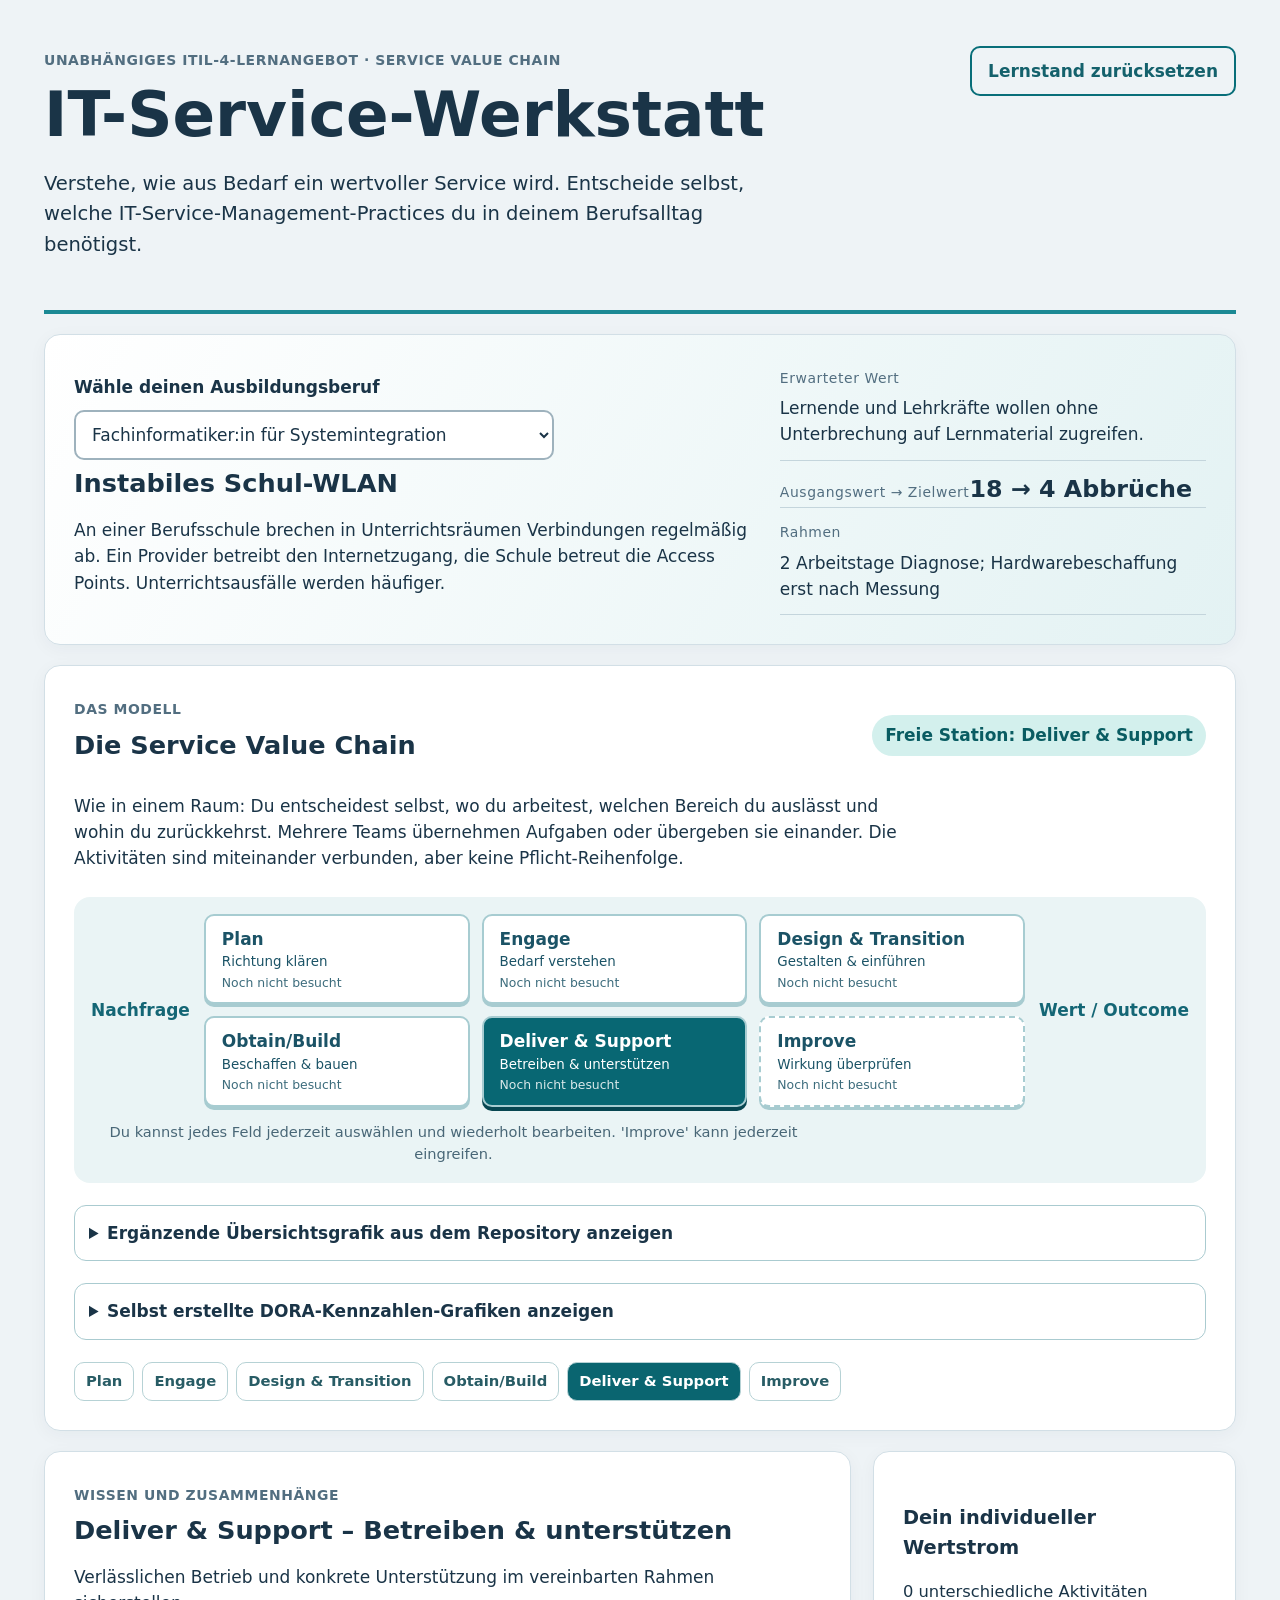
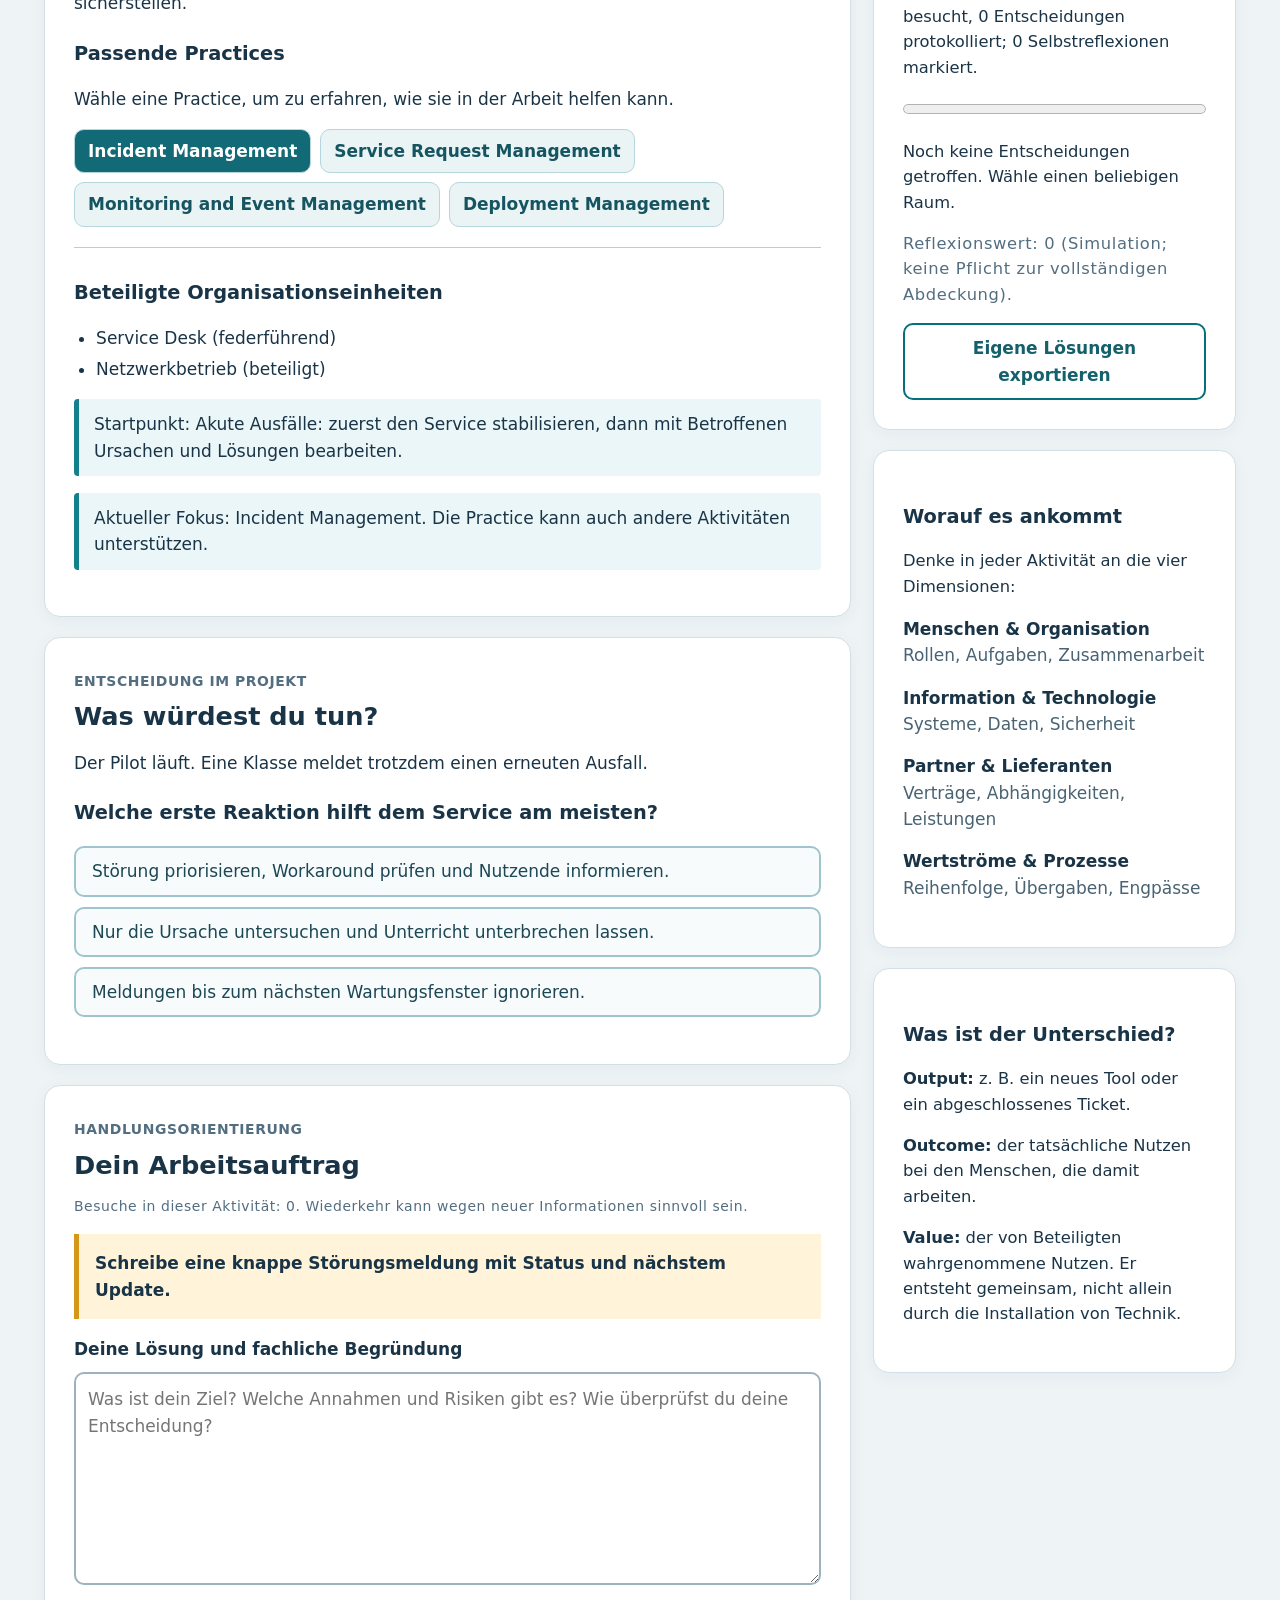
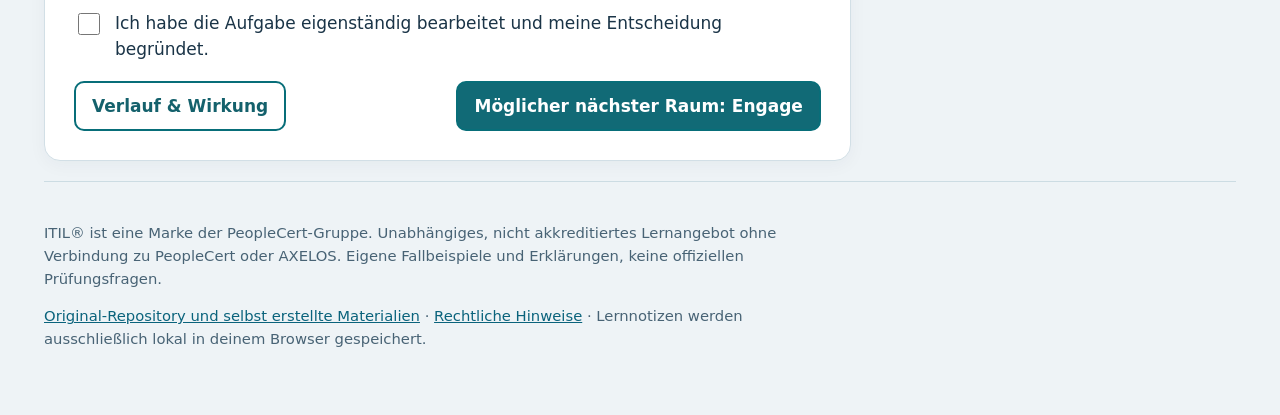
==== commit 0c4771b2: "Fix image URLs and provide embedded local DORA illustration gallery" ====
--- a/lernwerkstatt/index.html
+++ b/lernwerkstatt/index.html
@@ -5,7 +5,7 @@
 <section class="top-panel" aria-label="Berufsszenario"><div><label for="profession">Wähle deinen Ausbildungsberuf</label><select id="profession"></select><h2 id="scenario-title"></h2><p id="scenario-context"></p></div><div class="stats"><div><span class="meta">Erwarteter Wert</span><p id="consumer"></p></div><div><span class="meta">Ausgangswert → Zielwert</span><strong id="metric"></strong></div><div><span class="meta">Rahmen</span><p id="budget"></p></div></div></section>
 <main id="main" tabindex="-1">
 <section class="panel"><div class="section-title"><div><span class="eyebrow">Das Modell</span><h2>Die Service Value Chain</h2></div><span class="pill" id="step-count"></span></div>
-<p id="intro-note"></p><div id="chain-map" class="map" role="group" aria-label="Interaktive Darstellung der sechs Aktivitäten"></div><details class="source-figure"><summary>Ergänzende Übersichtsgrafik aus dem Repository anzeigen</summary><figure><img src="../ITIL_Überblick_simple.png" alt="Vom Repository-Inhaber selbst erstellte grafische Übersicht zentraler ITIL-4-Bausteine. Die interaktive Darstellung oben erklärt die Aktivitäten einzeln." loading="lazy"><figcaption>Selbst erstelltes Originalmaterial aus dem Repository; ergänzende Übersicht zur interaktiven Lernkarte.</figcaption></figure></details><div id="stage-nav" class="stage-nav" aria-label="Aktivitäten auswählen"></div></section>
+<p id="intro-note"></p><div id="chain-map" class="map" role="group" aria-label="Interaktive Darstellung der sechs Aktivitäten"></div><details class="source-figure"><summary>Ergänzende Übersichtsgrafik aus dem Repository anzeigen</summary><figure><img src="assets/ITIL_Überblick_simple.png" alt="Vom Repository-Inhaber selbst erstellte grafische Übersicht zentraler ITIL-4-Bausteine. Die interaktive Darstellung oben erklärt die Aktivitäten einzeln." loading="lazy"><figcaption>Selbst erstelltes Originalmaterial aus dem Repository; ergänzende Übersicht zur interaktiven Lernkarte.</figcaption></figure></details><details class="source-figure"><summary>Selbst erstellte DORA-Kennzahlen-Grafiken anzeigen</summary><p>Die folgenden Abbildungen aus dem Repository veranschaulichen Kennzahlen, mit denen sich Entwicklung und Betrieb gemeinsam auswerten lassen. Sie sind ergänzende Vertiefung, keine zwingenden Lernstationen.</p><div class="image-gallery"><figure><img src="assets/DeploymentFrequency.png" alt="Vom Autor erstellte Darstellung der Deployment-Frequenz" loading="lazy"><figcaption>Deployment-Frequenz</figcaption></figure><figure><img src="assets/LeadTimeForChanges.png" alt="Vom Autor erstellte Darstellung der Durchlaufzeit von Änderungen" loading="lazy"><figcaption>Lead Time for Changes</figcaption></figure><figure><img src="assets/ChangeFailureRate.png" alt="Vom Autor erstellte Darstellung der Fehlerquote bei Änderungen" loading="lazy"><figcaption>Change Failure Rate</figcaption></figure><figure><img src="assets/MTTR.png" alt="Vom Autor erstellte Darstellung der Wiederherstellungszeit" loading="lazy"><figcaption>Wiederherstellungszeit (MTTR)</figcaption></figure></div></details><div id="stage-nav" class="stage-nav" aria-label="Aktivitäten auswählen"></div></section>
 <div class="layout"><div class="primary">
 <section class="panel"><span class="eyebrow">Wissen und Zusammenhänge</span><h2 id="stage-heading"></h2><p id="explanation"></p><h3>Passende Practices</h3><p>Wähle eine Practice, um zu erfahren, wie sie in der Arbeit helfen kann.</p><div id="practices" class="practice-list"></div><section class="unit-panel" aria-labelledby="unit-title"><h3 id="unit-title">Beteiligte Organisationseinheiten</h3><ul id="unit-list"></ul><p id="handoff" class="hint" aria-live="polite"></p></section><p class="hint" id="featured-practice"></p></section>
 <section class="panel"><span class="eyebrow">Entscheidung im Projekt</span><h2>Was würdest du tun?</h2><p id="situation"></p><h3 id="question"></h3><div id="choices" class="choices" role="group" aria-label="Entscheidungsoptionen"></div><div id="feedback" class="feedback" aria-live="polite" hidden></div></section>
--- a/lernwerkstatt/studio.css
+++ b/lernwerkstatt/studio.css
@@ -4,3 +4,14 @@
 .source-figure img{display:block;max-width:100%;height:auto;margin:auto;border-radius:8px;background:white}
 .source-figure figcaption{margin-top:8px;font-size:.86rem;color:#526e80}
 .source-figure figure{margin:16px 0 0}
+
+/* A value stream can revisit activities and cross several teams. */
+.unit-panel{border-top:1px solid #b8cdd4;margin-top:20px;padding-top:8px}
+.unit-panel ul{padding-left:1.3rem}
+.unit-panel li{margin:5px 0}
+.visited-tag{font-size:.73rem!important;opacity:.85}
+.history-list{padding-left:1.3rem;max-height:420px;overflow-y:auto}
+.history-list li{margin:10px 0;border-bottom:1px solid #c0d4dc;padding-bottom:10px;overflow-wrap:anywhere}
+.history-unit{display:block;font-size:.79rem;color:#4b6674}
+.chain-step.answered{font-weight:750}
+@media(prefers-color-scheme:dark){.unit-panel,.history-list li{border-color:#4a6c7b}.history-unit{color:#c2dce1}}
